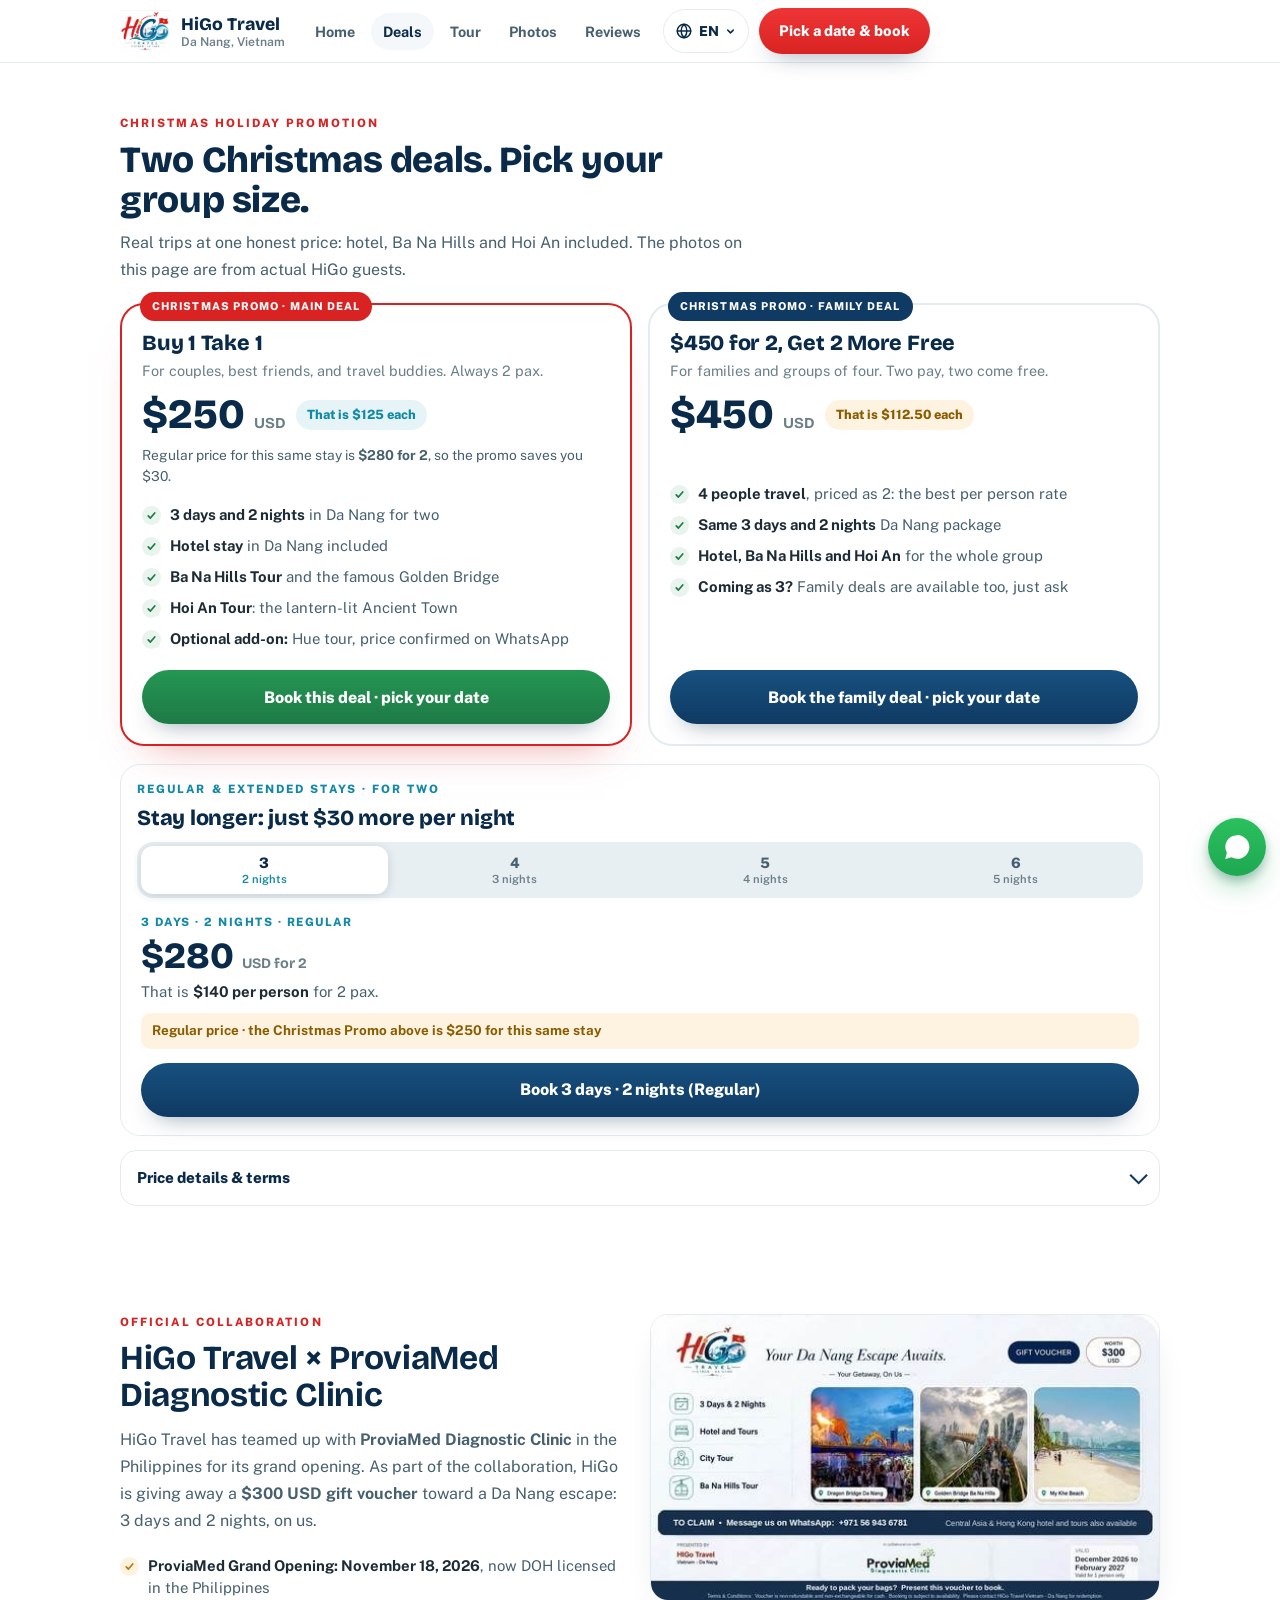
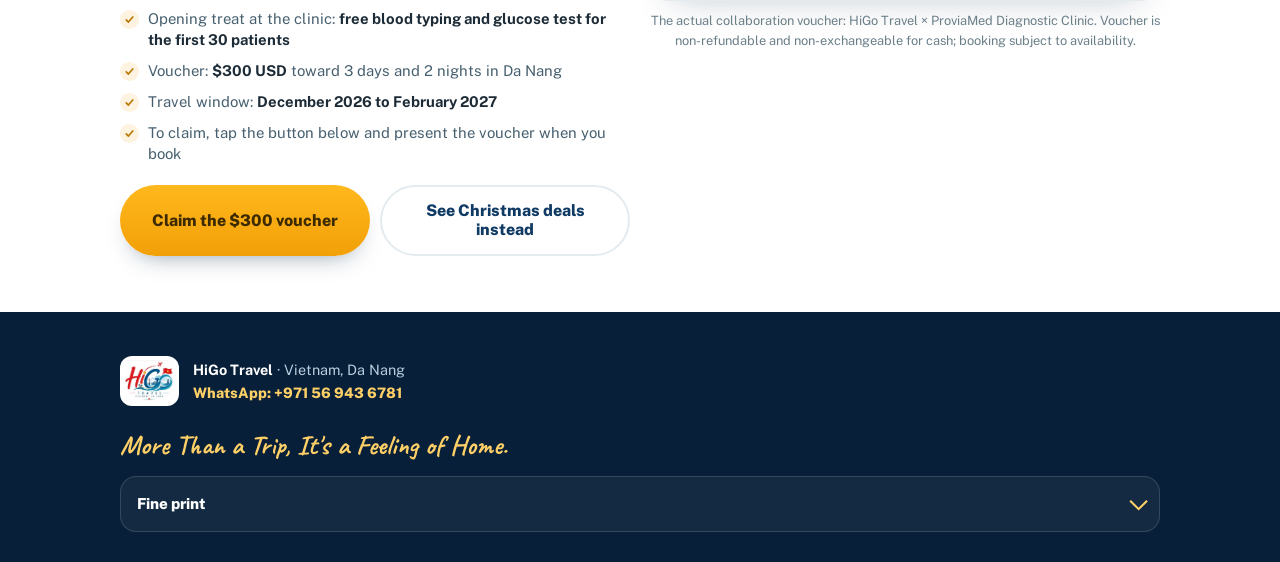
==== deals.html @ 1e919660 "HiGo Travel multi-page HD: separate pages, shared CSS/JS, Supabase reviews" ====
<!doctype html>
<html lang="en">
  <head>

    <meta charset="utf-8" />
    <meta name="viewport" content="width=device-width, initial-scale=1, viewport-fit=cover" />
    <meta name="color-scheme" content="light" />
    <meta name="theme-color" content="#0a2a49" />
    <link rel="icon" href="data:," />
    <title>Christmas Deals · HiGo Travel</title>
    <meta name="description" content="HiGo Travel, Da Nang, Vietnam. Real trips, real photos: Ba Na Hills and the Golden Bridge, Hoi An lanterns, Lady Buddha, My Khe Beach. Christmas Promo Buy 1 Take 1, $250 for 2 people, 3 days and 2 nights (regular $280). Family deal $450 for 4. Book on WhatsApp." />
    <link rel="preconnect" href="https://fonts.googleapis.com" />
    <link rel="preconnect" href="https://fonts.gstatic.com" crossorigin />
    <link href="https://fonts.googleapis.com/css2?family=Bricolage+Grotesque:opsz,wght@12..96,500;12..96,700;12..96,800&family=Public+Sans:wght@400;500;600;700;800&family=Caveat:wght@600;700&display=swap" rel="stylesheet" />
    <link rel="stylesheet" href="assets/css/style.css" />
  
  </head>
  <body data-page="deals">
<header class="appbar">
      <div class="in">
        <img class="logo" data-img="logo" width="48" height="40" alt="HiGo Travel logo" />
        <div class="brand"><strong>HiGo Travel</strong><span id="brandPlace">Da Nang, Vietnam</span></div>
        <nav class="toplinks" aria-label="Pages">
          <button type="button" data-goto="home">Home</button>
          <button type="button" data-goto="deals">Deals</button>
          <button type="button" data-goto="tour">Tour</button>
          <button type="button" data-goto="gallery">Photos</button>
          <button type="button" data-goto="reviews">Reviews</button>
        </nav>
        <div class="lang" id="langWrap">
          <button class="lang-btn" id="langBtn" type="button" aria-haspopup="listbox" aria-expanded="false" aria-controls="langMenu" aria-label="Language">
            <svg width="18" height="18" viewBox="0 0 24 24" fill="none" stroke="currentColor" stroke-width="2" stroke-linecap="round" stroke-linejoin="round" aria-hidden="true"><circle cx="12" cy="12" r="9"/><path d="M3 12h18M12 3c2.6 2.7 3.9 5.7 3.9 9s-1.3 6.3-3.9 9c-2.6-2.7-3.9-5.7-3.9-9S9.4 5.7 12 3z"/></svg>
            <span id="langCode">EN</span>
            <svg class="chev" width="11" height="11" viewBox="0 0 24 24" fill="none" stroke="currentColor" stroke-width="3.2" stroke-linecap="round" stroke-linejoin="round" aria-hidden="true"><path d="m6 9 6 6 6-6"/></svg>
          </button>
          <div class="lang-menu" id="langMenu" role="listbox" aria-label="Language" hidden>
            <button type="button" role="option" data-lang="en" aria-selected="true"><svg class="tick" viewBox="0 0 24 24" fill="none" stroke="currentColor" stroke-width="3.2" stroke-linecap="round" stroke-linejoin="round" aria-hidden="true"><path d="M4.5 12.5 10 18 19.5 6.5"/></svg>EN · English</button>
            <button type="button" role="option" data-lang="tl" aria-selected="false"><svg class="tick" viewBox="0 0 24 24" fill="none" stroke="currentColor" stroke-width="3.2" stroke-linecap="round" stroke-linejoin="round" aria-hidden="true"><path d="M4.5 12.5 10 18 19.5 6.5"/></svg>TL · Tagalog</button>
            <button type="button" role="option" data-lang="es" aria-selected="false"><svg class="tick" viewBox="0 0 24 24" fill="none" stroke="currentColor" stroke-width="3.2" stroke-linecap="round" stroke-linejoin="round" aria-hidden="true"><path d="M4.5 12.5 10 18 19.5 6.5"/></svg>ES · Español</button>
            <button type="button" role="option" data-lang="vi" aria-selected="false"><svg class="tick" viewBox="0 0 24 24" fill="none" stroke="currentColor" stroke-width="3.2" stroke-linecap="round" stroke-linejoin="round" aria-hidden="true"><path d="M4.5 12.5 10 18 19.5 6.5"/></svg>VI · Tiếng Việt</button>
            <button type="button" role="option" data-lang="zh" aria-selected="false"><svg class="tick" viewBox="0 0 24 24" fill="none" stroke="currentColor" stroke-width="3.2" stroke-linecap="round" stroke-linejoin="round" aria-hidden="true"><path d="M4.5 12.5 10 18 19.5 6.5"/></svg>中文 · Chinese</button>
            <button type="button" role="option" data-lang="ko" aria-selected="false"><svg class="tick" viewBox="0 0 24 24" fill="none" stroke="currentColor" stroke-width="3.2" stroke-linecap="round" stroke-linejoin="round" aria-hidden="true"><path d="M4.5 12.5 10 18 19.5 6.5"/></svg>한국어 · Korean</button>
          </div>
        </div>
        <button class="btn btn-red topbook" type="button" data-goto="book" data-i18n="heroCta">Pick a date &amp; book</button>
      </div>
    </header>
    <main>
<section class="band" id="deals" data-page="deals" aria-label="Deals">
        <div class="wrap">
          <div class="sec-head rv">
            <p class="kicker" data-i18n="dealKicker">Christmas Holiday Promotion</p>
            <h2 data-i18n="dealTitle">Two Christmas deals. Pick your group size.</h2>
            <p class="lead">Real trips at one honest price: hotel, Ba Na Hills and Hoi An included. The photos on this page are from actual HiGo guests.</p>
          </div>
          <div class="deals-grid">
            <article class="deal hot rv">
              <span class="tag" data-i18n="tagMain">Christmas Promo · Main Deal</span>
              <h3 data-i18n="dealB1Title">Buy 1 Take 1</h3>
              <p class="for" data-i18n="dealB1For">For couples, best friends, and travel buddies. Always 2 pax.</p>
              <div class="price-row"><div class="price">$250 <small>USD</small></div><span class="per" data-i18n="per125">That is $125 each</span></div>
              <p class="save">Regular price for this same stay is <strong>$280 for 2</strong>, so the promo saves you $30.</p>
              <ul class="ticks">
                <li><strong>3 days and 2 nights</strong> in Da Nang for two</li>
                <li><strong>Hotel stay</strong> in Da Nang included</li>
                <li><strong>Ba Na Hills Tour</strong> and the famous Golden Bridge</li>
                <li><strong>Hoi An Tour</strong>: the lantern-lit Ancient Town</li>
                <li><strong>Optional add-on:</strong> Hue tour, price confirmed on WhatsApp</li>
              </ul>
              <button class="btn btn-wa" type="button" data-book-deal="b1t1" data-i18n="btnBookDeal">Book this deal · pick your date</button>
            </article>
            <article class="deal rv rv-d1">
              <span class="tag navy" data-i18n="tagFamily">Christmas Promo · Family Deal</span>
              <h3 data-i18n="dealFamTitle">$450 for 2, Get 2 More Free</h3>
              <p class="for" data-i18n="dealFamFor">For families and groups of four. Two pay, two come free.</p>
              <div class="price-row"><div class="price">$450 <small>USD</small></div><span class="per gold" data-i18n="per112">That is $112.50 each</span></div>
              <p class="save">&nbsp;</p>
              <ul class="ticks">
                <li><strong>4 people travel</strong>, priced as 2: the best per person rate</li>
                <li><strong>Same 3 days and 2 nights</strong> Da Nang package</li>
                <li><strong>Hotel, Ba Na Hills and Hoi An</strong> for the whole group</li>
                <li><strong>Coming as 3?</strong> Family deals are available too, just ask</li>
              </ul>
              <button class="btn btn-navy" type="button" data-book-deal="family" data-i18n="btnBookFamily">Book the family deal · pick your date</button>
            </article>
          </div>

          <div class="card stay rv">
            <div class="sec-head" style="margin-bottom:12px">
              <p class="kicker teal" data-i18n="extKicker">Regular &amp; Extended Stays · For Two</p>
              <h2 style="font-size:1.35rem" data-i18n="extTitle">Stay longer: just $30 more per night</h2>
            </div>
            <div class="seg" role="group" id="staySeg" aria-label="Length of stay"></div>
            <div class="stay-out" id="stayOut" aria-live="polite">
              <p class="ext-days" id="stDays"></p>
              <div class="ext-total" id="stTotal"></div>
              <p class="ext-per" id="stPer"></p>
              <p class="ext-extra" id="stExtra"></p>
              <button class="btn btn-navy block" type="button" id="stBook"></button>
            </div>
          </div>

          <details class="fold rv">
            <summary data-i18n="priceDetails">Price details &amp; terms</summary>
            <div class="body">
              <p>One main deal for couples and pairs, one family deal for groups of four. Both are the full package: 3 days, 2 nights, hotel, Ba Na Hills and Hoi An included, at Christmas Promo prices. The Hue tour is an optional add-on, and custom itineraries are available at an additional cost.</p>
              <p><strong>$280 for 2 is the Regular price</strong> for 3 days and 2 nights. The <strong>$250 Buy 1 Take 1 is the Christmas Promo</strong> for that exact same stay, so it is $30 off, not a duplicate or a mistake. Longer stays build on the Regular price: every extra night adds just <strong>$30 total</strong>, that is $15 more per person. All stay prices are for <strong>2 people</strong>.</p>
              <p>Prices in USD. Booking is subject to availability, and final details are confirmed with HiGo Travel on WhatsApp before you pay anything. Coming with a different group size? Send the booking anyway and HiGo Travel will price it for your group.</p>
            </div>
          </details>
        </div>
      </section>
<section class="band" id="partner" data-page="deals" aria-label="ProviaMed partner">
        <div class="wrap">
          <div class="partner-grid">
            <div class="rv">
              <p class="kicker">Official Collaboration</p>
              <h2 style="font-size:clamp(1.55rem,5vw,2.1rem);line-height:1.12;margin-bottom:12px">HiGo Travel × ProviaMed Diagnostic Clinic</h2>
              <p style="color:var(--ink-soft);line-height:1.68">HiGo Travel has teamed up with <strong>ProviaMed Diagnostic Clinic</strong> in the Philippines for its grand opening. As part of the collaboration, HiGo is giving away a <strong>$300 USD gift voucher</strong> toward a Da Nang escape: 3 days and 2 nights, on us.</p>
              <ul class="ticks gold" style="margin-top:16px">
                <li><strong>ProviaMed Grand Opening: November 18, 2026</strong>, now DOH licensed in the Philippines</li>
                <li>Opening treat at the clinic: <strong>free blood typing and glucose test for the first 30 patients</strong></li>
                <li>Voucher: <strong>$300 USD</strong> toward 3 days and 2 nights in Da Nang</li>
                <li>Travel window: <strong>December 2026 to February 2027</strong></li>
                <li>To claim, tap the button below and present the voucher when you book</li>
              </ul>
              <div class="btn-col">
                <button class="btn btn-gold" type="button" data-book-deal="voucher">Claim the $300 voucher</button>
                <button class="btn btn-ghost" type="button" data-goto="deals">See Christmas deals instead</button>
              </div>
            </div>
            <div class="rv rv-d1">
              <img class="voucher-img" data-img="voucher" width="1100" height="618" alt="The HiGo Travel and ProviaMed gift voucher, worth $300 USD, showing Dragon Bridge, the Golden Bridge and My Khe Beach in Da Nang" style="margin-top:0" />
              <p class="voucher-cap">The actual collaboration voucher: HiGo Travel × ProviaMed Diagnostic Clinic. Voucher is non-refundable and non-exchangeable for cash; booking subject to availability.</p>
            </div>
          </div>
        </div>
      </section>
    </main>
<footer>
      <div class="wrap">
        <div class="row">
          <img data-img="logo" width="58" height="48" alt="HiGo Travel logo" />
          <p class="t"><strong>HiGo Travel</strong> · Vietnam, Da Nang<br /><a href="https://wa.me/971569436781" target="_blank" rel="noopener">WhatsApp: +971 56 943 6781</a></p>
        </div>
        <p class="foot-slogan">More Than a Trip, It's a Feeling of Home.</p>
        <details class="fold" style="margin-top:14px">
          <summary data-i18n="contactTitle">Fine print</summary>
          <div class="body fine">
            <p>Prices are in USD. Christmas Promo prices: Buy 1 Take 1 at $250 for 2 pax (3 days, 2 nights) and the family deal at $450 for 4 pax. The regular price for the same 3 days and 2 nights is $280 for 2 pax. Regular and extended stays for 2 pax build on that regular price: $280 for 3 days and 2 nights, $310 for 4 days and 3 nights, $340 for 5 days and 4 nights, and $370 for 6 days and 5 nights, at +$30 per extra night over the regular stay. The main tour includes Ba Na Hills and Hoi An. The Hue tour is optional, and custom itineraries are available at an additional cost. All bookings are subject to availability and confirmed directly with HiGo Travel on WhatsApp. The ProviaMed gift voucher is worth $300 USD, valid for travel December 2026 to February 2027, non-refundable and non-exchangeable for cash. Trip photos on this page were shared by HiGo Travel guests from real trips in Da Nang and Hoi An.</p>
          </div>
        </details>
      </div>
    </footer>
<a class="wa-float" id="wa-float" href="https://wa.me/971569436781?text=Hi%20HiGo%20Travel!%20I%20want%20to%20ask%20about%20a%20trip." target="_blank" rel="noopener" aria-label="Chat with HiGo Travel on WhatsApp. Drag to move this button." title="WhatsApp HiGo Travel · drag to move">
      <svg width="30" height="30" viewBox="0 0 24 24" fill="currentColor" aria-hidden="true"><path d="M12 2.5A9.4 9.4 0 0 0 3.9 16.6L2.6 21.5l5-1.3A9.5 9.5 0 1 0 12 2.5zm4.2 11.4c-.2-.1-1.4-.7-1.6-.7-.2-.1-.4-.1-.6.1l-.8 1c-.1.2-.3.2-.5.1a6.3 6.3 0 0 1-3.1-2.7c-.2-.4.2-.4.6-1.2a.5.5 0 0 0 0-.5c-.1-.1-.6-1.4-.8-1.9-.2-.5-.4-.4-.6-.4h-.5a1 1 0 0 0-.7.3 2.8 2.8 0 0 0-.9 2.1 5 5 0 0 0 1 2.7 11.6 11.6 0 0 0 4.5 4 15 15 0 0 0 1.5.5 3.6 3.6 0 0 0 1.7.1 2.7 2.7 0 0 0 1.8-1.3 2.3 2.3 0 0 0 .2-1.3c-.1-.1-.2-.2-.5-.3z"/></svg>
    </a>
<nav class="nav" aria-label="Pages">
      <button type="button" data-tab="home"><svg viewBox="0 0 24 24" fill="none" stroke="currentColor" stroke-width="2" stroke-linecap="round" stroke-linejoin="round" aria-hidden="true"><path d="m3 10.5 9-7 9 7"/><path d="M5 9.5V21h14V9.5"/><path d="M9.5 21v-6h5v6"/></svg><span data-i18n="tabHome">Home</span></button>
      <button type="button" data-tab="deals"><svg viewBox="0 0 24 24" fill="none" stroke="currentColor" stroke-width="2" stroke-linecap="round" stroke-linejoin="round" aria-hidden="true"><path d="M20.6 13.4 13.4 20.6a2 2 0 0 1-2.8 0L3 13V3h10l7.6 7.6a2 2 0 0 1 0 2.8z"/><circle cx="7.5" cy="7.5" r="1.3" fill="currentColor" stroke="none"/></svg><span data-i18n="tabDeals">Deals</span></button>
      <button type="button" data-tab="tour"><svg viewBox="0 0 24 24" fill="none" stroke="currentColor" stroke-width="2" stroke-linecap="round" stroke-linejoin="round" aria-hidden="true"><circle cx="12" cy="12" r="9"/><path d="m15.5 8.5-2 5-5 2 2-5z"/></svg><span data-i18n="tabTour">Tour</span></button>
      <button type="button" data-tab="gallery"><svg viewBox="0 0 24 24" fill="none" stroke="currentColor" stroke-width="2" stroke-linecap="round" stroke-linejoin="round" aria-hidden="true"><rect x="3" y="5" width="18" height="14" rx="2.5"/><circle cx="9" cy="10" r="1.6"/><path d="m4.5 17.5 4.5-4 3.5 3 3-2.5 4 3.5"/></svg><span data-i18n="tabGallery">Photos</span></button>
      <button type="button" data-tab="reviews"><svg viewBox="0 0 24 24" fill="none" stroke="currentColor" stroke-width="2" stroke-linecap="round" stroke-linejoin="round" aria-hidden="true"><path d="m12 3.5 2.6 5.3 5.9.9-4.3 4.1 1 5.8-5.2-2.7-5.2 2.7 1-5.8L3.5 9.7l5.9-.9z"/></svg><span data-i18n="tabReviews">Reviews</span></button>
      <button type="button" data-tab="book" class="book"><span class="ico"><svg width="26" height="26" viewBox="0 0 24 24" fill="none" stroke="currentColor" stroke-width="2.2" stroke-linecap="round" stroke-linejoin="round" aria-hidden="true"><rect x="3" y="5" width="18" height="16" rx="2.4"/><path d="M8 3v4M16 3v4M3 10h18"/><path d="m9 15.5 2.2 2.2 4-4.2"/></svg></span><span data-i18n="tabBook">Book</span></button>
    </nav>
    <script>window.HIGO_PAGE = 'deals';</script>
    <script src="assets/js/site.js"></script>
    <script src="assets/js/ui.js"></script>
  </body>
</html>
---- assets/css/style.css ----
:root{
        --red:#d92323; --red-deep:#b91c1c; --navy:#0f3a63; --navy-deep:#0a2a49; --navy-ink:#071f38;
        --teal:#1289a7; --teal-soft:#e6f4f7; --gold:#f2a007; --gold-soft:#fdf3e0;
        --ink:#1c2b36; --ink-soft:#47606f; --muted:#6b7f89;
        --line:#e3ebef; --paper:#fff; --wash:#f4f8fa; --sand:#faf5ec; --green:#1e7a46; --green-soft:#eaf4ee;
        --nav:68px; --safe-b:env(safe-area-inset-bottom,0px);
        --display:"Bricolage Grotesque","Public Sans",sans-serif;
        --shadow:0 24px 48px -28px rgba(10,42,73,.35);
      }
      *{box-sizing:border-box;-webkit-tap-highlight-color:transparent}
      html{scroll-behavior:smooth;-webkit-text-size-adjust:100%;overflow-x:clip;scroll-padding-top:76px;scroll-padding-bottom:120px}
      body{margin:0;background:var(--paper);color:var(--ink);font:400 16px/1.55 "Public Sans",system-ui,sans-serif;-webkit-font-smoothing:antialiased;overflow-x:clip;padding-bottom:calc(var(--nav) + var(--safe-b) + 48px)}
      [hidden]{display:none !important}
      img{display:block;max-width:100%}
      h1,h2,h3{font-family:var(--display);color:var(--navy-deep);letter-spacing:-.01em;margin:0}
      p{margin:0}
      button{font-family:inherit}
      section{scroll-margin-top:76px}
      .sr-only{position:absolute;width:1px;height:1px;overflow:hidden;clip:rect(0 0 0 0);white-space:nowrap}
      .wrap{max-width:1080px;margin:0 auto;padding:0 20px}
      .kicker{font-size:.72rem;font-weight:800;letter-spacing:.18em;text-transform:uppercase;color:var(--red);margin:0 0 8px}
      .kicker.teal{color:var(--teal)}
      .kicker.gold{color:var(--gold)}
      .sec-head{margin:0 0 20px;max-width:640px}
      .sec-head h2{font-size:clamp(1.65rem,5.4vw,2.3rem);line-height:1.08;font-weight:800}
      .sec-head p.lead{margin-top:10px;color:var(--ink-soft);font-size:1rem;line-height:1.65}
      .card{background:#fff;border:1px solid var(--line);border-radius:20px;padding:18px}
      .band{padding:52px 0 56px}
      .band-wash{background:var(--wash)}
      .band-sand{background:var(--sand)}
      .band-navy{background:linear-gradient(180deg,var(--navy-deep),var(--navy-ink));color:#dbe7f1}
      .band-navy h2,.band-navy h3{color:#fff}
      .band-navy .sec-head p.lead{color:#b9cfdf}

      /* scroll reveal */
      .rv{transform:translateY(22px);transition:transform .7s cubic-bezier(.22,.8,.3,1)}
      .rv.in{transform:none}
      .rv-d1{transition-delay:.08s}.rv-d2{transition-delay:.16s}.rv-d3{transition-delay:.24s}
      @media (prefers-reduced-motion:reduce){*{animation:none !important;transition:none !important}html{scroll-behavior:auto}.rv{transform:none}}

      /* buttons */
      .btn{display:inline-flex;align-items:center;justify-content:center;gap:9px;border:0;cursor:pointer;text-decoration:none;font:800 1rem/1.2 "Public Sans",sans-serif;padding:14px 22px;border-radius:999px;min-height:54px;text-align:center;box-shadow:0 12px 24px -14px rgba(10,42,73,.5);transition:transform .18s ease,filter .18s ease,box-shadow .18s ease}
      .btn:hover{transform:translateY(-2px);filter:brightness(1.04)}
      .btn:active{transform:scale(.98)}
      .btn:focus-visible,.seg button:focus-visible,.nav button:focus-visible,.chip-btn:focus-visible,summary:focus-visible,.lang-btn:focus-visible,.lang-menu button:focus-visible,.stepper button:focus-visible,.gchip:focus-visible,.gitem:focus-visible,.place:focus-visible{outline:3px solid var(--gold);outline-offset:2px}
      .btn.block{width:100%}
      .btn-wa{background:linear-gradient(180deg,#249653,var(--green));color:#fff}
      .btn-navy{background:linear-gradient(180deg,#17507f,var(--navy));color:#fff}
      .btn-red{background:linear-gradient(180deg,#ee3535,var(--red));color:#fff}
      .btn-gold{background:linear-gradient(180deg,#ffb81d,var(--gold));color:#3d2a00}
      .btn-ghost{background:#fff;color:var(--navy);border:2px solid var(--line);box-shadow:none}
      .btn-light{background:#fff;color:var(--navy-deep);box-shadow:0 14px 28px -16px rgba(0,0,0,.5)}

      /* ---------- header ---------- */
      .appbar{position:sticky;top:0;z-index:60;background:rgba(255,255,255,.92);-webkit-backdrop-filter:blur(12px);backdrop-filter:blur(12px);border-bottom:1px solid var(--line);padding-top:env(safe-area-inset-top,0px)}
      .appbar .in{min-height:62px;display:flex;align-items:center;gap:10px;max-width:1080px;margin:0 auto;padding:6px 20px}
      .appbar .logo{height:42px;width:auto;flex:none}
      .brand{flex:1;min-width:0;line-height:1.15}
      .brand strong{display:block;font:800 1.1rem var(--display);color:var(--navy-deep)}
      .brand span{display:block;font-size:.76rem;color:var(--muted);font-weight:600;white-space:nowrap;overflow:hidden;text-overflow:ellipsis}
      .toplinks{display:none}
      .lang{position:relative;flex:none}
      .lang-btn{display:inline-flex;align-items:center;gap:6px;height:44px;padding:0 12px 0 11px;border:1.5px solid var(--line);border-radius:999px;background:#fff;font-weight:800;font-size:.86rem;color:var(--navy-deep);cursor:pointer}
      .lang-btn svg{flex:none}
      .lang-btn .chev{transition:transform .18s ease}
      .lang.open .lang-btn .chev{transform:rotate(180deg)}
      .lang-menu{position:absolute;top:calc(100% + 8px);right:0;z-index:90;min-width:216px;background:#fff;border:1px solid var(--line);border-radius:16px;box-shadow:0 24px 48px -20px rgba(10,42,73,.35);padding:6px}
      .lang-menu button{display:flex;align-items:center;gap:10px;width:100%;min-height:46px;padding:9px 11px;border:0;background:none;border-radius:11px;font:600 .94rem "Public Sans",sans-serif;color:var(--ink);cursor:pointer;text-align:left;white-space:nowrap}
      .lang-menu button:hover{background:var(--wash)}
      .lang-menu button .tick{flex:none;width:16px;height:16px;color:var(--navy-deep);opacity:0}
      .lang-menu button[aria-selected="true"]{font-weight:800;color:var(--navy-deep)}
      .lang-menu button[aria-selected="true"] .tick{opacity:1}
      .topbook{display:none}
      @media (min-width:769px){
        .toplinks{display:flex;gap:4px;flex:none}
        .toplinks button{border:0;background:none;font:700 .9rem "Public Sans",sans-serif;color:var(--ink-soft);padding:10px 12px;border-radius:999px;cursor:pointer}
        .toplinks button:hover{background:var(--wash);color:var(--navy-deep)}
        .toplinks a{font:700 .9rem "Public Sans",sans-serif;color:var(--ink-soft);padding:10px 12px;border-radius:999px;text-decoration:none}
        .toplinks a:hover{background:var(--wash);color:var(--navy-deep)}
        .topbook{display:inline-flex;min-height:46px;padding:10px 20px;font-size:.92rem}
        .brand{flex:0 1 auto;margin-right:8px}
      }

      /* ---------- hero ---------- */
      .hero{background:linear-gradient(165deg,#123f6b 0%,var(--navy-deep) 46%,var(--navy-ink) 100%);color:#fff;overflow:hidden;position:relative}
      .hero::before{content:"";position:absolute;inset:0;background:radial-gradient(560px 300px at 88% -40px,rgba(242,160,7,.28),transparent 65%),radial-gradient(700px 380px at -10% 110%,rgba(18,137,167,.35),transparent 60%)}
      .hero .wrap{position:relative;padding-top:30px;padding-bottom:34px}
      .hero-grid{display:grid;gap:28px}
      .promo-chip{display:inline-flex;align-items:center;gap:8px;background:rgba(255,255,255,.14);border:1px solid rgba(255,255,255,.35);color:#fff;font-weight:700;font-size:.82rem;line-height:1.35;padding:7px 13px;border-radius:999px;max-width:100%}
      .promo-chip .dot{width:8px;height:8px;border-radius:50%;background:#ffd067;flex:none;animation:pulse 1.6s ease-in-out infinite}
      @keyframes pulse{0%,100%{opacity:1}50%{opacity:.3}}
      .hero h1{color:#fff;font-size:clamp(2.5rem,11vw,4.1rem);line-height:.98;font-weight:800;margin-top:16px;letter-spacing:-.02em}
      .hero h1 .r{color:#ff7a6b}.hero h1 .t{color:#ffd067}
      .hero-sub{margin-top:16px;color:#cfe0ee;font-size:1.02rem;line-height:1.65;max-width:520px}
      .hero-sub strong{color:#fff}
      .hero-price{display:flex;align-items:baseline;gap:12px;flex-wrap:wrap;margin-top:20px}
      .hero-price .big{font:800 2.6rem/1 var(--display);color:#fff}
      .hero-price .big small{font-size:1rem;color:#ffd067;font-weight:800}
      .hero-price .reg{color:#9fb8cc;font-size:.92rem;font-weight:600}
      .hero-price .reg s{color:#cfe0ee}
      .hero-ctas{display:flex;gap:10px;flex-wrap:wrap;margin-top:20px}
      .hero-ctas .btn{flex:1 1 200px}
      .hero-facts{display:flex;gap:8px;flex-wrap:wrap;margin-top:20px}
      .hero-facts span{border:1px solid rgba(255,255,255,.28);background:rgba(255,255,255,.08);border-radius:999px;padding:8px 13px;font-size:.83rem;font-weight:600;color:#e6eff6}
      .hero-facts b{color:#ffd067}
      .stack{position:relative;min-height:380px}
      .stack figure{margin:0;position:absolute;border-radius:22px;overflow:hidden;box-shadow:0 30px 60px -24px rgba(0,0,0,.6);border:5px solid rgba(255,255,255,.92)}
      .stack img{width:100%;height:100%;object-fit:cover}
      .stack .main{width:min(68%,300px);aspect-ratio:3/3.9;left:0;top:6px;transform:rotate(-2.5deg);z-index:2}
      .stack .main img{object-position:72% 50%}
      .stack .side1{width:min(52%,215px);aspect-ratio:3/3.6;right:0;top:0;transform:rotate(3deg);z-index:1}
      .stack .side2{width:min(50%,205px);aspect-ratio:3/3.4;right:6%;bottom:0;transform:rotate(-1.5deg);z-index:3}
      .stack figcaption{position:absolute;left:10px;bottom:10px;background:rgba(255,255,255,.95);border-radius:999px;padding:5px 11px;font-size:.72rem;font-weight:800;color:var(--navy-deep);max-width:calc(100% - 20px);line-height:1.3;text-align:center}
      .stack .side1 figcaption{left:auto;right:10px;bottom:auto;top:10px}
      @media (min-width:860px){
        .hero .wrap{padding-top:52px;padding-bottom:56px}
        .hero-grid{grid-template-columns:1.05fr .95fr;align-items:center;gap:40px}
        .stack{min-height:480px}
        .hero-ctas .btn{flex:0 1 auto}
      }
      /* countdown */
      .cd{display:flex;align-items:center;gap:10px;margin:22px 0 0;padding:10px 10px 10px 15px;background:rgba(255,255,255,.97);border-radius:18px;box-shadow:0 18px 36px -20px rgba(0,0,0,.5);max-width:560px}
      .cd.cd-top{margin:0}
      .promo-row{margin-top:22px}
      .cd-label{flex:1;min-width:0;font-size:.84rem;font-weight:800;color:var(--red-deep);line-height:1.25;display:flex;align-items:center;gap:8px}
      .cd-label .dot{width:8px;height:8px;border-radius:50%;background:var(--red);flex:none;animation:pulse 1.6s ease-in-out infinite}
      .cd-clock{display:flex;gap:5px;flex:none;font-variant-numeric:tabular-nums}
      .cd-unit{display:flex;flex-direction:column;align-items:center;justify-content:center;min-width:46px;padding:5px 3px;background:#fff4f4;border-radius:11px;line-height:1}
      .cd-num{font:800 1.12rem var(--display);color:var(--navy-deep)}
      .cd-unit.seconds .cd-num{color:var(--red)}
      .cd-lab{font-size:.58rem;font-weight:800;letter-spacing:.06em;text-transform:uppercase;color:var(--muted);margin-top:3px}
      @media (max-width:370px){.cd-unit{min-width:39px}.cd-label{font-size:.76rem}}

      /* photo ticker */
      .ticker{overflow:hidden;background:var(--navy-ink);padding:14px 0;-webkit-mask-image:linear-gradient(90deg,transparent,#000 4%,#000 96%,transparent);mask-image:linear-gradient(90deg,transparent,#000 4%,#000 96%,transparent)}
      .ticker-track{display:flex;gap:12px;width:max-content;animation:tick 46s linear infinite}
      .ticker:hover .ticker-track{animation-play-state:paused}
      @keyframes tick{to{transform:translateX(-50%)}}
      .ticker img{width:118px;height:148px;object-fit:cover;border-radius:14px;flex:none}

      /* snap rows + dots (kept for facts / quick dates) */
      .snap{display:flex;gap:12px;overflow-x:auto;scroll-snap-type:x mandatory;margin:0 -20px;padding:4px 20px 12px;scroll-padding:0 20px;scrollbar-width:none;-webkit-overflow-scrolling:touch;overscroll-behavior-x:contain}
      .snap::-webkit-scrollbar{display:none}
      .snap>*{scroll-snap-align:start;flex:none}
      .dots{display:flex;justify-content:center;gap:6px;margin-top:2px}
      .dots i{width:7px;height:7px;border-radius:50%;background:#cfdbe1;transition:width .2s,background .2s}
      .dots i.on{width:20px;border-radius:5px;background:var(--red)}

      /* ---------- deals ---------- */
      .deals-grid{display:grid;gap:16px}
      .deal{border:2px solid var(--line);border-radius:24px;padding:26px 20px 20px;position:relative;background:#fff;display:flex;flex-direction:column;transition:transform .25s ease,box-shadow .25s ease}
      .deal:hover{transform:translateY(-4px);box-shadow:var(--shadow)}
      .deal.hot{border-color:var(--red);box-shadow:0 22px 40px -28px rgba(217,35,35,.5)}
      .deal .tag{position:absolute;top:-13px;left:18px;background:var(--red);color:#fff;font-size:.68rem;font-weight:800;letter-spacing:.1em;text-transform:uppercase;padding:6px 12px;border-radius:999px;max-width:calc(100% - 36px)}
      .deal .tag.navy{background:var(--navy)}
      .deal h3{font-size:1.35rem;font-weight:800;line-height:1.15}
      .deal .for{margin:5px 0 12px;color:var(--muted);font-size:.9rem;line-height:1.45}
      .price-row{display:flex;align-items:center;gap:10px;flex-wrap:wrap}
      .price{font:800 2.6rem/1 var(--display);color:var(--navy-deep)}
      .price small{font-size:.95rem;font-weight:700;color:var(--muted)}
      .per{background:var(--teal-soft);color:var(--teal);font-weight:800;font-size:.8rem;padding:5px 11px;border-radius:999px}
      .per.gold{background:var(--gold-soft);color:#8a5c00}
      .save{margin:10px 0 0;font-size:.86rem;color:var(--ink-soft);line-height:1.5}
      .ticks{list-style:none;margin:12px 0 16px;padding:0}
      .ticks li{position:relative;padding:5px 0 5px 28px;font-size:.93rem;line-height:1.42;color:var(--ink-soft)}
      .ticks li::before{content:"";position:absolute;left:0;top:7px;width:19px;height:19px;border-radius:50%;background:var(--green-soft) url("data:image/svg+xml,%3Csvg xmlns='http://www.w3.org/2000/svg' viewBox='0 0 18 18' fill='none' stroke='%231e7a46' stroke-width='2.4' stroke-linecap='round' stroke-linejoin='round'%3E%3Cpath d='M4.5 9.5 7.5 12.5 13.5 5.5'/%3E%3C/svg%3E") center/13px no-repeat}
      .ticks.gold li::before{background-color:var(--gold-soft);background-image:url("data:image/svg+xml,%3Csvg xmlns='http://www.w3.org/2000/svg' viewBox='0 0 18 18' fill='none' stroke='%23b97a06' stroke-width='2.4' stroke-linecap='round' stroke-linejoin='round'%3E%3Cpath d='M4.5 9.5 7.5 12.5 13.5 5.5'/%3E%3C/svg%3E")}
      .ticks li strong{color:var(--ink)}
      .deal .btn{margin-top:auto;width:100%}
      @media (min-width:760px){.deals-grid{grid-template-columns:1fr 1fr}}

      .seg{display:flex;gap:4px;background:#e8eff3;border-radius:16px;padding:4px}
      .seg button{flex:1 1 0;min-width:0;border:0;background:transparent;border-radius:12px;min-height:48px;font:800 .9rem/1.15 "Public Sans",sans-serif;color:var(--ink-soft);cursor:pointer;padding:6px 4px;display:flex;flex-direction:column;align-items:center;justify-content:center;gap:1px;transition:background .15s,color .15s}
      .seg button small{font-size:.7rem;font-weight:600;color:var(--muted)}
      .seg button[aria-pressed="true"]{background:#fff;color:var(--navy-deep);box-shadow:0 2px 10px rgba(10,42,73,.16)}
      .seg button[aria-pressed="true"] small{color:var(--teal)}
      .stay{padding:16px;margin-top:18px}
      .stay-out{padding:16px 4px 2px}
      .ext-days{font-size:.72rem;font-weight:800;letter-spacing:.13em;text-transform:uppercase;color:var(--teal);margin:0 0 4px}
      .ext-total{font:800 2.3rem/1 var(--display);color:var(--navy-deep);margin:6px 0 6px}
      .ext-total small{font-size:.9rem;font-weight:700;color:var(--muted)}
      .ext-per{color:var(--ink-soft);font-size:.93rem;line-height:1.5}
      .ext-per strong{color:var(--ink)}
      .ext-extra{margin:10px 0 14px;font-size:.84rem;font-weight:700;color:#8a5c00;background:var(--gold-soft);border-radius:10px;padding:8px 11px;line-height:1.45}
      .ext-extra:empty{display:none}
      details.fold{background:#fff;border:1px solid var(--line);border-radius:16px;margin-top:14px}
      details.fold>summary{list-style:none;cursor:pointer;padding:0 16px;min-height:54px;display:flex;align-items:center;justify-content:space-between;gap:12px;font-weight:800;color:var(--navy-deep);font-size:.95rem}
      details.fold>summary::-webkit-details-marker{display:none}
      details.fold>summary::after{content:"";flex:none;width:11px;height:11px;border-right:2.5px solid var(--navy);border-bottom:2.5px solid var(--navy);transform:rotate(45deg) translateY(-3px);transition:transform .2s}
      details.fold[open]>summary::after{transform:rotate(-135deg) translate(-2px,-2px)}
      details.fold .body{padding:0 16px 16px;color:var(--ink-soft);font-size:.93rem;line-height:1.65}
      details.fold .body p+p{margin-top:10px}
      details.fold .body strong{color:var(--ink)}

      /* ---------- signature trip ---------- */
      .day-seg{margin-top:4px;max-width:560px}
      .day-card{margin-top:14px;padding:0;overflow:hidden;max-width:760px}
      .day-card img{width:100%;height:auto;aspect-ratio:16/10;object-fit:cover;object-position:center 30%}
      .day-copy{padding:18px 20px 20px}
      .day-copy h3{font-size:1.25rem;margin-bottom:8px}
      .day-copy p{color:var(--ink-soft);line-height:1.65;font-size:.96rem;margin-bottom:12px}
      .day-copy ul{margin:0;padding-left:19px;color:var(--ink-soft);line-height:1.65;font-size:.93rem}
      .incl{list-style:none;margin:0;padding:6px 16px}
      .incl li{display:flex;gap:13px;padding:14px 0;border-bottom:1px solid var(--line)}
      .incl li:last-child{border-bottom:0}
      .incl .ic{flex:none;width:44px;height:44px;border-radius:13px;display:flex;align-items:center;justify-content:center}
      .incl h3{margin:1px 0 3px;font:800 .98rem "Public Sans",sans-serif;color:var(--ink)}
      .incl p{font-size:.9rem;color:var(--ink-soft);line-height:1.55}
      .incl-grid{display:grid;gap:16px;margin-top:18px}
      @media (min-width:860px){.incl-grid{grid-template-columns:1.15fr .85fr;align-items:start}}
      .beyond{background:var(--navy-deep);border-color:var(--navy-deep);color:#fff}
      .beyond h3{color:#fff;font-size:1.25rem;margin-bottom:8px}
      .beyond p{color:#cfe0ec;line-height:1.6;font-size:.94rem;margin-bottom:14px}
      .beyond .kicker{color:#7fd3e6}
      .beyond img{border-radius:14px;width:100%;aspect-ratio:4/3;object-fit:cover;margin-bottom:14px}

      /* ---------- places ---------- */
      .places{display:grid;grid-template-columns:1fr 1fr;gap:12px}
      .place{position:relative;border:0;padding:0;border-radius:20px;overflow:hidden;cursor:pointer;text-align:left;aspect-ratio:4/4.6;background:var(--navy-deep);transition:transform .25s ease,box-shadow .25s ease}
      .place:hover{transform:translateY(-4px);box-shadow:var(--shadow)}
      .place img{position:absolute;inset:0;width:100%;height:100%;object-fit:cover;transition:transform .5s ease}
      .place:hover img{transform:scale(1.05)}
      .place::after{content:"";position:absolute;inset:0;background:linear-gradient(180deg,rgba(7,31,56,0) 42%,rgba(7,31,56,.88) 100%)}
      .place .pc{position:absolute;z-index:1;left:13px;right:13px;bottom:12px;color:#fff}
      .place .pc b{display:block;font:800 1.02rem/1.2 var(--display)}
      .place .pc span{display:block;font-size:.76rem;color:#cfe0ee;margin-top:3px;line-height:1.4}
      @media (min-width:760px){.places{grid-template-columns:repeat(3,1fr)}.place{aspect-ratio:4/3.6}}

      /* ---------- gallery ---------- */
      .gchips{display:flex;gap:8px;flex-wrap:wrap;margin-bottom:18px}
      .gchip{border:2px solid var(--line);background:#fff;border-radius:999px;padding:0 16px;min-height:44px;font:700 .87rem "Public Sans",sans-serif;color:var(--navy);cursor:pointer;transition:background .15s,color .15s,border-color .15s}
      .gchip[aria-pressed="true"]{background:var(--navy-deep);border-color:var(--navy-deep);color:#fff}
      .grid{columns:2;column-gap:12px}
      .gitem{display:block;width:100%;border:0;padding:0;margin:0 0 12px;border-radius:18px;overflow:hidden;position:relative;cursor:zoom-in;background:var(--wash);break-inside:avoid;text-align:left}
      .gitem img{width:100%;height:auto;transition:transform .5s ease}
      .gitem:hover img{transform:scale(1.04)}
      .gitem figcaption{position:absolute;left:9px;bottom:9px;right:9px;display:flex;flex-direction:column;background:rgba(255,255,255,.94);border-radius:12px;padding:7px 11px;box-shadow:0 8px 20px rgba(10,42,73,.22)}
      .gitem figcaption b{font-size:.8rem;font-weight:800;color:var(--navy-deep);line-height:1.3}
      .gitem figcaption span{font-size:.7rem;color:var(--muted);font-weight:600}
      @media (min-width:760px){.grid{columns:3;column-gap:14px}.gitem{margin-bottom:14px}}

      /* lightbox */
      .lb{position:fixed;inset:0;z-index:120;background:rgba(5,20,36,.94);display:flex;flex-direction:column;align-items:center;justify-content:center;padding:18px}
      .lb img{max-width:min(94vw,880px);max-height:74vh;border-radius:16px;box-shadow:0 30px 80px rgba(0,0,0,.6);object-fit:contain}
      .lb-cap{margin-top:16px;text-align:center;color:#fff;max-width:560px}
      .lb-cap b{display:block;font:800 1.15rem var(--display)}
      .lb-cap span{display:block;color:#b9cfdf;font-size:.9rem;margin-top:4px;line-height:1.5}
      .lb-count{color:#8fb0c9;font-size:.8rem;font-weight:700;margin-top:8px;letter-spacing:.08em}
      .lb-btn{position:absolute;border:0;cursor:pointer;width:52px;height:52px;border-radius:50%;background:rgba(255,255,255,.14);color:#fff;font-size:1.5rem;display:flex;align-items:center;justify-content:center;-webkit-backdrop-filter:blur(6px);backdrop-filter:blur(6px)}
      .lb-btn:hover{background:rgba(255,255,255,.28)}
      .lb-close{top:16px;right:16px}
      .lb-prev{left:12px;top:50%;transform:translateY(-50%)}
      .lb-next{right:12px;top:50%;transform:translateY(-50%)}
      @media (max-width:560px){.lb-prev{left:6px}.lb-next{right:6px}.lb-btn{width:46px;height:46px}}

      /* posters */
      .posters{display:grid;gap:16px}
      .poster-card{background:#fff;border:1px solid var(--line);border-radius:24px;overflow:hidden;box-shadow:var(--shadow)}
      .poster-card img{width:100%;height:auto}
      .poster-card .pcopy{padding:18px 20px 20px}
      .poster-card h3{font-size:1.2rem;margin-bottom:6px}
      .poster-card p{color:var(--ink-soft);font-size:.94rem;line-height:1.6}
      @media (min-width:760px){.posters{grid-template-columns:1fr 1fr}}

      /* souvenirs */
      .souv-card{padding:0;overflow:hidden}
      .souv-card img{width:100%;height:auto;aspect-ratio:4/3;object-fit:cover;object-position:center 42%}
      .souv-copy{padding:18px 20px 20px}
      .souv-copy p{color:var(--ink-soft);line-height:1.65;font-size:.96rem}
      .souv-copy p strong{color:var(--ink)}
      .souv-items{display:flex;flex-wrap:wrap;gap:8px;margin-top:12px}
      .souv-items span{background:var(--gold-soft);color:#8a5c00;font-weight:800;font-size:.8rem;padding:6px 12px;border-radius:999px}
      .souv-grid{display:grid;gap:16px}
      @media (min-width:860px){.souv-grid{grid-template-columns:1fr 1fr;align-items:stretch}}
      .souv-photo{border-radius:20px;overflow:hidden;min-height:260px}
      .souv-photo img{width:100%;height:100%;object-fit:cover}

      /* ---------- booking wizard ---------- */
      .wiz{max-width:640px;margin:0 auto}
      .wiz-head h2{font-size:clamp(1.6rem,5.4vw,2.1rem);font-weight:800;line-height:1.1}
      .free{display:inline-block;margin-top:10px;font-size:.8rem;font-weight:800;color:var(--green);background:var(--green-soft);padding:6px 12px;border-radius:999px;line-height:1.35}
      .ind{list-style:none;margin:20px 0 18px;padding:0;display:flex;align-items:flex-start}
      .ind li{flex:1;position:relative;text-align:center}
      .ind li+li::before{content:"";position:absolute;top:17px;right:50%;width:100%;height:3px;background:#dbe5ea;z-index:0}
      .ind li.done+li::before,.ind li.cur::before{background:var(--green)}
      .ind button{position:relative;z-index:1;background:none;border:0;padding:0 4px;cursor:pointer;display:flex;flex-direction:column;align-items:center;gap:6px;width:100%;min-height:56px;font:800 .8rem "Public Sans",sans-serif;color:var(--muted)}
      .ind i{font-style:normal;width:36px;height:36px;border-radius:50%;background:#fff;border:3px solid #dbe5ea;display:flex;align-items:center;justify-content:center;font:800 .95rem var(--display);color:var(--muted)}
      .ind li.cur i{background:var(--red);border-color:var(--red);color:#fff;box-shadow:0 8px 16px -8px rgba(217,35,35,.7)}
      .ind li.cur button{color:var(--navy-deep)}
      .ind li.done i{background:var(--green);border-color:var(--green);color:#fff}
      .ind li.done button{color:var(--green)}
      .step-title{font:800 1.12rem var(--display);color:var(--navy-deep);margin:0 0 12px}
      .grp{font-size:.72rem;font-weight:800;letter-spacing:.14em;text-transform:uppercase;color:var(--teal);margin:18px 2px 8px}
      .grp:first-of-type{margin-top:0}
      fieldset{border:0;margin:0;padding:0;min-width:0}
      .opt{display:block;position:relative;cursor:pointer;margin-bottom:8px}
      .opt input{position:absolute;inset:0;width:100%;height:100%;margin:0;opacity:0;cursor:pointer}
      .opt .box{display:flex;align-items:center;gap:12px;min-height:62px;padding:12px 14px;background:#fff;border:2px solid var(--line);border-radius:16px;transition:border-color .15s,background .15s}
      .opt .box::before{content:"";flex:none;width:22px;height:22px;border-radius:50%;border:2px solid #b8c7cf;background:#fff}
      .opt input:checked+.box{border-color:var(--red);background:#fff6f6}
      .opt input:checked+.box::before{border-color:var(--red);background:radial-gradient(circle,var(--red) 0 42%,#fff 48%)}
      .opt input:focus-visible+.box{outline:3px solid var(--gold);outline-offset:2px}
      .opt .t{flex:1;font-weight:700;font-size:.92rem;line-height:1.38;color:var(--ink)}
      .opt .p{flex:none;font:800 1.08rem var(--display);color:var(--navy-deep)}
      .picked{display:flex;align-items:center;gap:12px;background:#fff;border:2px solid var(--red);border-radius:16px;padding:12px 12px 12px 16px;margin-bottom:16px}
      .picked .l{flex:1;min-width:0}
      .picked small{display:block;font-size:.7rem;font-weight:800;letter-spacing:.12em;text-transform:uppercase;color:var(--red);margin-bottom:2px}
      .picked b{font-size:.9rem;line-height:1.35;color:var(--ink)}
      .picked button{flex:none;border:0;background:var(--wash);color:var(--navy);font:800 .85rem "Public Sans",sans-serif;border-radius:999px;padding:0 16px;min-height:44px;cursor:pointer}
      .field{margin-bottom:18px}
      .field>label,.field>.lab{display:block;font-size:.76rem;font-weight:800;letter-spacing:.1em;text-transform:uppercase;color:var(--navy);margin-bottom:8px}
      .field input[type="date"]{display:block;width:100%;-webkit-appearance:none;appearance:none;font:600 1rem "Public Sans",sans-serif;color:var(--ink);background:#fff;border:2px solid var(--line);border-radius:16px;padding:0 14px;min-height:58px;line-height:1.2;position:relative;z-index:3}
      .field input[type="date"]:focus{outline:3px solid var(--gold);outline-offset:1px;border-color:var(--gold)}
      .field input[type="date"]::-webkit-calendar-picker-indicator{cursor:pointer;opacity:1;padding:12px;margin-right:-8px;position:relative;z-index:4}
      .date-row{display:flex;gap:8px;align-items:stretch;margin-top:8px;position:relative;z-index:3}
      .date-row input[type="date"]{flex:1;min-width:0;margin-top:0 !important}
      .cal-btn{flex:none;display:inline-flex;align-items:center;gap:7px;border:2px solid var(--navy);background:var(--navy);color:#fff;border-radius:16px;padding:0 16px;min-height:58px;font:800 .88rem "Public Sans",sans-serif;cursor:pointer;position:relative;z-index:3}
      .cal-btn:active{transform:scale(.98)}
      .cal-btn:focus-visible{outline:3px solid var(--gold);outline-offset:2px}
      .flex-prompt{margin-top:14px;background:#fff6f6;border:2px solid var(--red);border-radius:16px;padding:15px}
      .flex-prompt p{font-size:.93rem;line-height:1.55;color:var(--ink)}
      .flex-prompt p strong{color:var(--red-deep)}
      .flex-prompt .row{display:flex;gap:8px;flex-wrap:wrap;margin-top:12px}
      .flex-prompt .row .btn{min-height:48px;padding:10px 16px;font-size:.9rem;flex:1 1 150px}
      .hint{font-size:.85rem;color:var(--ink-soft);margin:8px 2px 0;line-height:1.5}
      .quick{margin:0 -20px 0;padding:0 20px 4px;gap:8px}
      .chip-btn{border:2px solid var(--line);background:#fff;border-radius:999px;padding:0 16px;font:700 .88rem "Public Sans",sans-serif;color:var(--navy);cursor:pointer;min-height:46px;white-space:nowrap}
      .chip-btn[aria-pressed="true"]{background:var(--navy);border-color:var(--navy);color:#fff}
      .qlab{font-size:.8rem;font-weight:700;color:var(--muted);margin:0 2px 6px}
      .stepper{display:flex;align-items:center;gap:8px;background:#fff;border:2px solid var(--line);border-radius:18px;padding:5px}
      .stepper button{width:54px;height:54px;flex:none;border-radius:13px;border:0;background:var(--wash);font-size:1.6rem;font-weight:800;color:var(--navy);cursor:pointer;line-height:1}
      .stepper button:active{background:var(--teal-soft)}
      .stepper .n{flex:1;text-align:center;font:800 1.6rem/1 var(--display);color:var(--navy-deep)}
      .stepper .n small{display:block;font:700 .68rem "Public Sans",sans-serif;color:var(--muted);letter-spacing:.08em;text-transform:uppercase;margin-top:3px}
      .switch{display:flex;align-items:center;gap:12px;background:#fff;border:2px solid var(--line);border-radius:16px;padding:10px 14px;min-height:60px;cursor:pointer;position:relative}
      .switch span.l{flex:1;font-weight:700;font-size:.92rem;line-height:1.35}
      .switch span.l small{display:block;font-weight:600;font-size:.8rem;color:var(--muted);margin-top:3px;line-height:1.4}
      .switch input{position:absolute;opacity:0;inset:0;width:100%;height:100%;margin:0;cursor:pointer;z-index:2}
      .switch .tg{flex:none;width:52px;height:30px;border-radius:999px;background:#cfdbe1;position:relative;transition:background .2s;z-index:1}
      .switch .tg::after{content:"";position:absolute;top:3px;left:3px;width:24px;height:24px;border-radius:50%;background:#fff;box-shadow:0 2px 6px rgba(0,0,0,.25);transition:transform .2s}
      .switch input:checked~.tg,.switch.on .tg{background:var(--green)}
      .switch input:checked~.tg::after,.switch.on .tg::after{transform:translateX(22px)}
      .switch input:focus-visible~.tg{outline:3px solid var(--gold);outline-offset:2px}
      .switch .tg .onlab,.switch .tg .offlab{position:absolute;top:50%;transform:translateY(-50%);font-size:.56rem;font-weight:800;letter-spacing:.04em;color:#fff}
      .switch .tg .onlab{left:8px;opacity:0}
      .switch .tg .offlab{right:6px;color:#5b7180}
      .switch input:checked~.tg .onlab,.switch.on .tg .onlab{opacity:1}
      .switch input:checked~.tg .offlab,.switch.on .tg .offlab{opacity:0}
      .verdict{font-weight:700;color:var(--navy-deep);font-size:.94rem;line-height:1.55;background:#fff;border:1px dashed #bcd6de;border-radius:16px;padding:13px 15px}
      .verdict .amt{color:var(--red)}
      .sum{margin:0 0 14px;padding:0;list-style:none}
      .sum li{display:flex;justify-content:space-between;gap:16px;padding:10px 0;border-bottom:1px solid var(--line);font-size:.92rem}
      .sum li:last-child{border-bottom:0}
      .sum li span{color:var(--muted);font-weight:600;flex:none}
      .sum li b{text-align:right;color:var(--ink);line-height:1.4}
      .sum li.deal-line{display:block}
      .sum li.deal-line b{display:block;text-align:left;margin-top:3px;font-size:.95rem}
      .preview p.msg{white-space:pre-line}
      .fine-note{margin:14px 4px 0;text-align:center;font-size:.84rem;color:var(--muted);line-height:1.55}
      .acts{display:flex;gap:10px;padding:14px 0 6px;margin-top:6px}
      .acts .btn{flex:1}
      .acts .btn-ghost{flex:0 0 auto;padding:0 20px}

      /* ---------- info ---------- */
      .tl{list-style:none;margin:0;padding:0;display:grid;gap:10px}
      .tl li{display:flex;gap:14px;background:#fff;border:1px solid var(--line);border-radius:18px;padding:16px}
      .tl .num{flex:none;width:42px;height:42px;border-radius:13px;background:var(--teal-soft);color:var(--teal);font:800 1.2rem var(--display);display:flex;align-items:center;justify-content:center}
      .tl h3{font:800 1rem "Public Sans",sans-serif;color:var(--ink);margin-bottom:3px}
      .tl p{color:var(--ink-soft);font-size:.92rem;line-height:1.58}
      .dc{background:#fff;border:1px solid var(--line);border-left:6px solid var(--red);border-radius:18px;padding:16px 16px 16px 18px;margin-bottom:10px}
      .dc.navy{border-left-color:var(--navy)}
      .dc.teal{border-left-color:var(--teal)}
      .dc .w{font:800 1.3rem/1.1 var(--display);color:var(--red);margin-bottom:5px}
      .dc.navy .w{color:var(--navy)}
      .dc.teal .w{color:var(--teal)}
      .dc h3{font:800 1rem "Public Sans",sans-serif;color:var(--ink);margin-bottom:4px}
      .dc p{color:var(--ink-soft);font-size:.92rem;line-height:1.58}
      .info-grid{display:grid;gap:22px}
      @media (min-width:860px){.info-grid{grid-template-columns:1fr 1fr;align-items:start}}
      .faq details{background:#fff;border:1px solid var(--line);border-radius:16px;margin-bottom:8px}
      .faq summary{list-style:none;cursor:pointer;padding:14px 16px;min-height:56px;display:flex;align-items:center;justify-content:space-between;gap:14px;font-weight:700;color:var(--navy-deep);font-size:.95rem;line-height:1.4}
      .faq summary::-webkit-details-marker{display:none}
      .faq summary::after{content:"+";flex:none;width:28px;height:28px;border-radius:50%;background:var(--wash);color:var(--navy);display:flex;align-items:center;justify-content:center;font-size:1.2rem;font-weight:800}
      .faq details[open] summary::after{content:"–";background:var(--red);color:#fff}
      .faq details p{padding:0 16px 16px;color:var(--ink-soft);line-height:1.65;font-size:.93rem}
      .final{margin-top:26px;background:linear-gradient(160deg,#123f6b,var(--navy-ink));border-radius:26px;padding:30px 22px;text-align:center;color:#dbe7f1}
      .final h2{color:#fff;font-size:clamp(1.5rem,5.6vw,2rem);margin-bottom:10px;line-height:1.15}
      .final p{margin:0 auto 18px;line-height:1.6;font-size:.95rem;max-width:520px}
      .quote{font:700 1.8rem/1.25 "Caveat",cursive;color:var(--navy);margin:0 0 12px}
      .about p.body{color:var(--ink-soft);line-height:1.68;margin-bottom:14px}
      .band-navy .about p.body{color:#b9cfdf}
      .stats{display:grid;grid-template-columns:repeat(3,1fr);gap:8px;margin-top:18px}
      .stat{background:#fff;border:1px solid var(--line);border-radius:16px;padding:14px 6px;text-align:center}
      .band-navy .stat{background:rgba(255,255,255,.07);border-color:rgba(255,255,255,.16)}
      .stat .n{font:800 1.3rem var(--display);color:var(--red);line-height:1.1}
      .band-navy .stat .n{color:#ffd067}
      .stat .l{font-size:.72rem;color:var(--muted);line-height:1.35;margin-top:4px}
      .band-navy .stat .l{color:#b9cfdf}
      .slogan{font:700 clamp(1.9rem,7vw,2.6rem)/1.15 "Caveat",cursive;color:#ffd067;text-align:center;margin:0 0 22px}
      .vm-grid{display:grid;gap:14px}
      @media (min-width:760px){.vm-grid{grid-template-columns:1fr 1fr}}
      .vm-card{background:rgba(255,255,255,.06);border:1px solid rgba(255,255,255,.15);border-radius:22px;padding:24px 22px}
      .vm-card h3{font-size:.78rem;font-weight:800;letter-spacing:.2em;text-transform:uppercase;font-family:"Public Sans",sans-serif;margin-bottom:12px}
      .vm-card.vision h3{color:#7fd3e6}
      .vm-card.mission h3{color:#ff9a8a}
      .vm-card p{color:#dbe7f1;line-height:1.7;font-size:.96rem}
      .vm-card p+p{margin-top:10px}
      .voucher-img{border-radius:18px;width:100%;height:auto;border:1px solid var(--line);box-shadow:0 16px 36px -22px rgba(10,42,73,.3);margin:16px 0 0}
      .voucher-cap{font-size:.8rem;color:var(--muted);margin-top:10px;text-align:center;line-height:1.55}
      .btn-col{display:grid;gap:10px;margin-top:16px}
      @media (min-width:560px){.btn-col{grid-template-columns:1fr 1fr}}
      .partner-grid{display:grid;gap:20px}
      @media (min-width:860px){.partner-grid{grid-template-columns:1fr 1fr;align-items:start}}

      /* ---------- reviews ---------- */
      .reviews-avg{display:flex;align-items:center;gap:16px;padding-bottom:16px;border-bottom:1px solid var(--line);margin-bottom:18px}
      .reviews-avg .num{font:800 2.6rem/1 var(--display);color:var(--navy-deep);flex:none}
      .reviews-avg .meta{flex:1;min-width:0}
      .stars-display{color:var(--gold);font-size:1.25rem;letter-spacing:2px;line-height:1.2}
      .stars-display .off{color:#d7e1e6}
      .reviews-avg .count{font-size:.88rem;color:var(--ink-soft);margin-top:3px;line-height:1.45}
      .star-input{display:flex;gap:4px;margin:6px 0 4px}
      .star-input button{width:56px;height:56px;flex:none;border:0;background:transparent;padding:0;font-size:2.35rem;line-height:1;color:#d7e1e6;cursor:pointer;border-radius:14px;transition:transform .12s,color .12s}
      .star-input button.on{color:var(--gold)}
      .star-input button:focus-visible{outline:3px solid var(--gold);outline-offset:2px}
      .star-input button:active{transform:scale(.94)}
      .rating-hint{font-size:.86rem;color:var(--muted);margin:2px 2px 0;min-height:1.3em}
      .rev-field{margin-bottom:16px}
      .rev-field>label{display:block;font-size:.76rem;font-weight:800;letter-spacing:.1em;text-transform:uppercase;color:var(--navy);margin-bottom:8px}
      .rev-field input[type="text"],.rev-field textarea{display:block;width:100%;font:600 1rem "Public Sans",sans-serif;color:var(--ink);background:#fff;border:2px solid var(--line);border-radius:16px;padding:14px;min-height:56px}
      .rev-field textarea{min-height:96px;resize:vertical;line-height:1.55}
      .rev-field input[type="text"]:focus,.rev-field textarea:focus{outline:3px solid var(--gold);outline-offset:1px;border-color:var(--gold)}
      .rev-error{font-size:.88rem;font-weight:700;color:var(--red-deep);margin:0 2px 12px;min-height:1.3em}
      .rev-error:empty{display:none}
      .rev-list{display:grid;gap:10px;margin-top:20px}
      .rev-empty{font-size:.95rem;color:var(--ink-soft);line-height:1.65;text-align:center;padding:22px 16px;background:var(--gold-soft);border:1px dashed #e8c877;border-radius:14px}
      .rev-empty strong{color:var(--navy-deep)}
      .rev-how{background:var(--teal-soft);border-radius:14px;padding:14px 16px;margin-bottom:18px}
      .rev-how h3{font-size:1.05rem;margin-bottom:6px}
      .rev-how p{font-size:.92rem;color:var(--ink-soft);line-height:1.6}
      .rev-how p strong{color:var(--ink)}
      .rev-success{background:var(--green-soft);border:1px solid #bfe0cc;border-radius:14px;padding:14px 16px;font-size:.93rem;line-height:1.6;color:var(--ink);margin-top:14px}
      .rev-success:empty{display:none}
      .rev-item{border:1px solid var(--line);border-radius:16px;padding:14px 16px;background:#fff}
      .rev-item .top{display:flex;align-items:center;gap:10px;flex-wrap:wrap;margin-bottom:6px}
      .rev-item .stars{color:var(--gold);font-size:1rem;letter-spacing:2px;line-height:1}
      .rev-item .stars .off{color:#d7e1e6}
      .rev-item .name{font-weight:800;color:var(--ink);font-size:.96rem}
      .rev-item .date{font-size:.8rem;color:var(--muted);font-weight:600;margin-left:auto}
      .rev-item .text{color:var(--ink-soft);font-size:.94rem;line-height:1.6;overflow-wrap:break-word}
      .rev-load-error{background:#fff1f1;border:1px solid #f0b4b4;border-radius:14px;padding:14px 16px;font-size:.92rem;line-height:1.6;color:var(--ink);margin-top:16px}
      .rev-load-error strong{color:var(--red-deep)}
      .rev-loading{font-size:.92rem;color:var(--muted);text-align:center;padding:14px 8px}

      /* ---------- footer ---------- */
      footer{background:var(--navy-ink);color:#b9cfdf;padding:44px 0 30px}
      footer .row{display:flex;align-items:center;gap:14px;flex-wrap:wrap}
      footer img{height:50px;width:auto;background:#fff;border-radius:12px;padding:4px}
      footer .t{font-size:.9rem;line-height:1.6}
      footer .t strong{color:#fff}
      footer .t a{color:#ffd067;font-weight:800;text-decoration:none}
      footer details.fold{background:rgba(255,255,255,.05);border-color:rgba(255,255,255,.14)}
      footer details.fold>summary{color:#fff}
      footer details.fold>summary::after{border-color:#ffd067}
      footer details.fold .body{color:#9fb8cc}
      footer details.fold .body strong{color:#dbe7f1}
      .fine{font-size:.78rem;line-height:1.65}
      .foot-slogan{font:700 1.7rem "Caveat",cursive;color:#ffd067;margin:22px 0 4px}

      /* ---------- bottom navigation ---------- */
      .nav{position:fixed;left:0;right:0;bottom:0;z-index:70;background:rgba(255,255,255,.97);-webkit-backdrop-filter:blur(12px);backdrop-filter:blur(12px);border-top:1px solid var(--line);padding:6px 6px calc(6px + var(--safe-b));display:grid;grid-template-columns:repeat(6,1fr);gap:2px;box-shadow:0 -10px 28px -18px rgba(10,42,73,.45)}
      .nav button{border:0;background:none;display:grid;grid-template-rows:30px auto;align-content:center;justify-items:center;row-gap:4px;min-height:56px;padding:4px 2px;font:700 .72rem/1.1 "Public Sans",sans-serif;color:var(--muted);border-radius:14px;position:relative;cursor:pointer}
      .nav button svg{width:24px;height:24px;flex:none;align-self:center}
      .nav button[aria-current="page"]{color:var(--red)}
      .nav button[aria-current="page"]::before{content:"";position:absolute;top:-7px;width:30px;height:3px;border-radius:0 0 4px 4px;background:var(--red)}
      .nav .book{color:var(--red-deep);font-weight:800}
      .nav .book .ico{width:44px;height:30px;border-radius:999px;background:linear-gradient(180deg,#ee3535,var(--red));color:#fff;display:flex;align-items:center;justify-content:center;margin:0;box-shadow:none}
      .nav .book .ico svg{width:18px;height:18px}
      /* P0: the bottom tab bar is a phone-only control. Desktop uses the top nav,
         so hide it above 768px and give the page room so it never covers content. */
      @media (min-width:769px){
        .nav{display:none !important}
        body{padding-bottom:0}
        html{scroll-padding-bottom:24px}
      }

      /* page transitions: one page at a time, like separate pages */
      main>[data-page]:not([hidden]){animation:pgIn .5s cubic-bezier(.22,.8,.3,1) both}
      @keyframes pgIn{from{opacity:0;transform:translateY(16px)}to{opacity:1;transform:none}}
      .toplinks button[aria-current="page"]{background:var(--wash);color:var(--navy-deep)}

      /* floating whatsapp (draggable) */
      .wa-float{position:fixed;right:14px;bottom:calc(var(--nav) + var(--safe-b) + 18px);z-index:65;width:58px;height:58px;border-radius:50%;background:linear-gradient(180deg,#2bc05e,#1da851);color:#fff;display:flex;align-items:center;justify-content:center;text-decoration:none;box-shadow:0 14px 30px -10px rgba(29,168,81,.65),0 4px 10px rgba(10,42,73,.25);cursor:grab;touch-action:none;-webkit-user-select:none;user-select:none;animation:wabob 3.2s ease-in-out infinite}
      @keyframes wabob{0%,100%{transform:translateY(0)}50%{transform:translateY(-5px)}}
      .wa-float:active{cursor:grabbing;animation:none}
      .wa-float:focus-visible{outline:3px solid var(--gold);outline-offset:3px}
      .wa-float svg{pointer-events:none;flex:none}
      @media (min-width:769px){.wa-float{bottom:24px}}
      /* On the booking page the form already ends in a WhatsApp send button,
         so keep the floating button out of the way of the date picker and the Back/Next row. */
      body[data-page="book"] .wa-float{display:none}
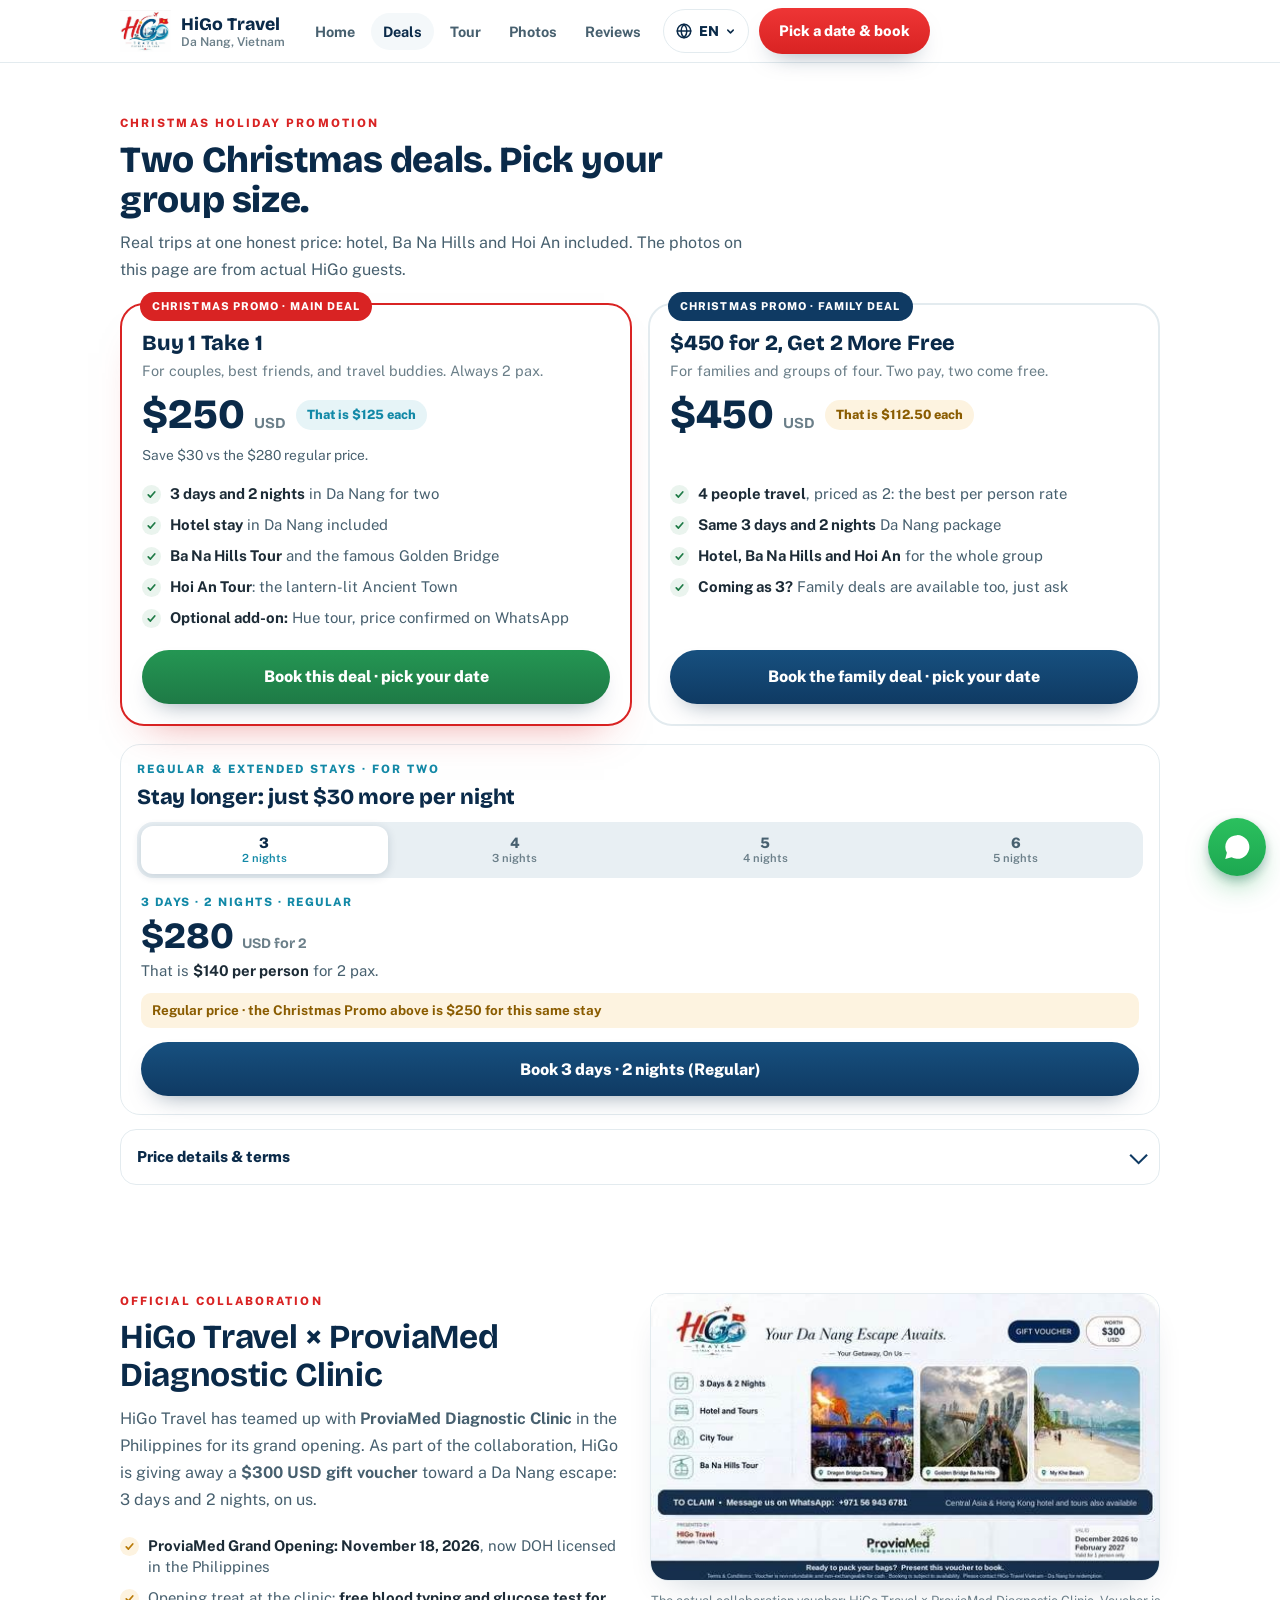
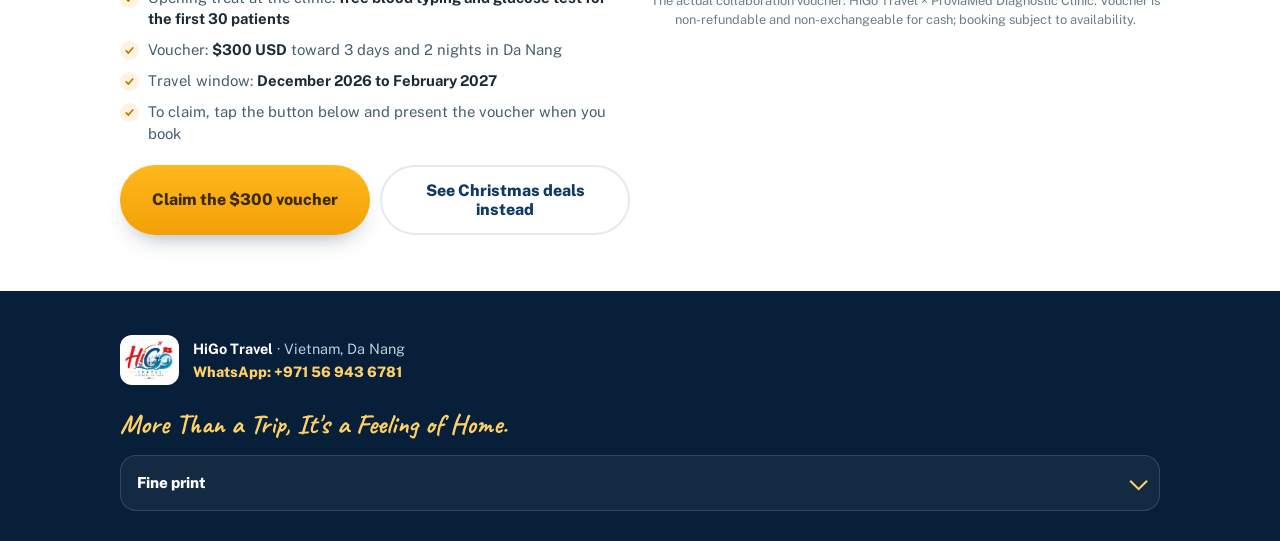
==== commit 104f8603: "Phase 1 review fixes: Save $30 beside Buy 1 Take 1 in all 6 languages, cut repeated custom-itinerary" ====
--- a/deals.html
+++ b/deals.html
@@ -59,7 +59,7 @@
               <h3 data-i18n="dealB1Title">Buy 1 Take 1</h3>
               <p class="for" data-i18n="dealB1For">For couples, best friends, and travel buddies. Always 2 pax.</p>
               <div class="price-row"><div class="price">$250 <small>USD</small></div><span class="per" data-i18n="per125">That is $125 each</span></div>
-              <p class="save">Regular price for this same stay is <strong>$280 for 2</strong>, so the promo saves you $30.</p>
+              <p class="save" data-i18n="save30">Save $30 vs the $280 regular price.</p>
               <ul class="ticks">
                 <li><strong>3 days and 2 nights</strong> in Da Nang for two</li>
                 <li><strong>Hotel stay</strong> in Da Nang included</li>
